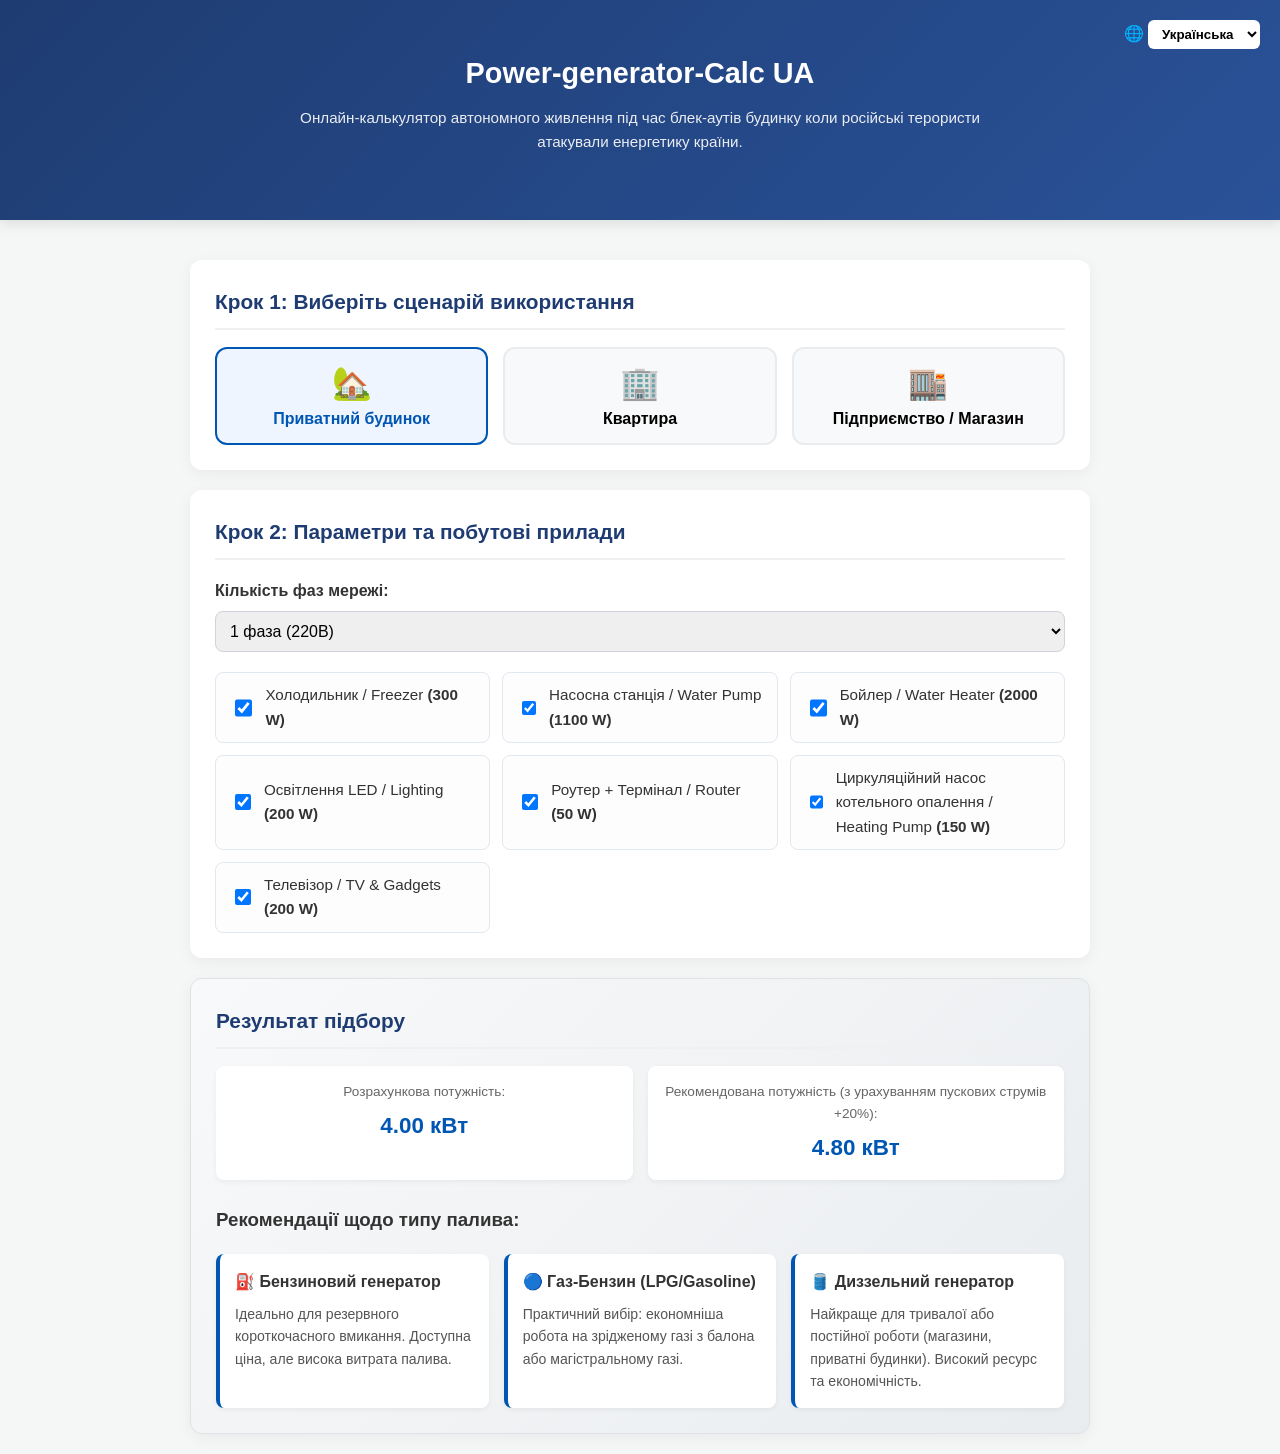
==== index.htm @ 625f0290 "Rename gemini-code-1789114743096.html to index.htm" ====
<!DOCTYPE html>
<html lang="uk">
<head>
    <meta charset="UTF-8">
    <meta name="viewport" content="width=device-width, initial-scale=1.0">
    <title>Power-generator-Calc UA</title>
    <link rel="stylesheet" href="style.css">
</head>
<body>
    <header>
        <div class="container header-content">
            <h1 data-i18n="title">Power-generator-Calc UA</h1>
            <p data-i18n="subtitle">Онлайн-калькулятор автономного живлення під час блек-аутів будинку коли російські терористи атакували енергетику країни.</p>
            
            <div class="lang-selector">
                <label for="languageSelect">🌐 </label>
                <select id="languageSelect">
                    <option value="uk">Українська</option>
                    <option value="en">English</option>
                    <option value="pl">Polski</option>
                    <option value="de">Deutsch</option>
                    <option value="fr">Français</option>
                    <option value="es">Español</option>
                    <option value="it">Italiano</option>
                    <option value="cs">Čeština</option>
                    <option value="sk">Slovenčina</option>
                    <option value="ro">Română</option>
                </select>
            </div>
        </div>
    </header>

    <main class="container">
        <!-- Вибір сценарію -->
        <section class="card">
            <h2 data-i18n="step1">Крок 1: Виберіть сценарій використання</h2>
            <div class="scenario-grid">
                <button class="scenario-btn active" data-scenario="house" onclick="setScenario('house')">
                    <span class="icon">🏡</span>
                    <span data-i18n="sc_house">Приватний будинок</span>
                </button>
                <button class="scenario-btn" data-scenario="apartment" onclick="setScenario('apartment')">
                    <span class="icon">🏢</span>
                    <span data-i18n="sc_apartment">Квартира</span>
                </button>
                <button class="scenario-btn" data-scenario="business" onclick="setScenario('business')">
                    <span class="icon">🏬</span>
                    <span data-i18n="sc_business">Підприємство / Магазин</span>
                </button>
            </div>
        </section>

        <!-- Вибір фаз та приладів -->
        <section class="card">
            <h2 data-i18n="step2">Крок 2: Параметри та побутові прилади</h2>
            
            <div class="form-group">
                <label data-i18n="phases_label">Кількість фаз мережі:</label>
                <select id="phasesSelect">
                    <option value="1">1 фаза (220В)</option>
                    <option value="3">3 фази (380В)</option>
                </select>
            </div>

            <div class="appliances-list" id="appliancesList">
                <!-- Динамічно заповнюється через JS залежно від сценарію -->
            </div>
        </section>

        <!-- Результати та рекомендації -->
        <section class="card results-card" id="resultsSection">
            <h2 data-i18n="step3">Результат підбору</h2>
            
            <div class="result-metrics">
                <div class="metric-box">
                    <span data-i18n="total_power">Розрахункова потужність:</span>
                    <strong id="totalPowerVal">0 кВт</strong>
                </div>
                <div class="metric-box">
                    <span data-i18n="rec_power">Рекомендована потужність (з урахуванням пускових струмів +20%):</span>
                    <strong id="recPowerVal">0 кВт</strong>
                </div>
            </div>

            <h3 data-i18n="fuel_title">Рекомендації щодо типу палива:</h3>
            <div class="fuel-recommendations" id="fuelRecommendations">
                <!-- Картки палива з графічними зображеннями -->
            </div>
        </section>
    </main>

    <script src="script.js"></script>
</body>
</html>
---- style.css ----
:root {
    --primary-color: #0056b3;
    --accent-color: #ffc107;
    --bg-color: #f4f7f6;
    --card-bg: #ffffff;
    --text-color: #333333;
    --border-radius: 12px;
}

body {
    font-family: 'Segoe UI', Tahoma, Geneva, Verdana, sans-serif;
    background-color: var(--bg-color);
    color: var(--text-color);
    margin: 0;
    padding: 0;
    line-height: 1.6;
}

.container {
    max-width: 900px;
    margin: 0 auto;
    padding: 20px;
}

header {
    background: linear-gradient(135deg, #1e3c72, #2a5298);
    color: white;
    padding: 30px 0;
    text-align: center;
    box-shadow: 0 4px 12px rgba(0,0,0,0.1);
    position: relative;
}

.header-content h1 {
    margin: 0 0 10px 0;
    font-size: 1.8rem;
}

.header-content p {
    font-size: 0.95rem;
    opacity: 0.9;
    max-width: 700px;
    margin: 0 auto 15px auto;
    padding: 0 15px;
}

.lang-selector {
    position: absolute;
    top: 20px;
    right: 20px;
}

.lang-selector select {
    padding: 6px 10px;
    border-radius: 6px;
    border: none;
    background: white;
    font-weight: bold;
    cursor: pointer;
}

.card {
    background: var(--card-bg);
    border-radius: var(--border-radius);
    padding: 25px;
    margin-top: 20px;
    box-shadow: 0 4px 15px rgba(0,0,0,0.05);
}

.card h2 {
    margin-top: 0;
    font-size: 1.3rem;
    color: #1e3c72;
    border-bottom: 2px solid #f0f0f0;
    padding-bottom: 10px;
}

.scenario-grid {
    display: grid;
    grid-template-columns: repeat(auto-fit, minmax(220px, 1fr));
    gap: 15px;
    margin-top: 15px;
}

.scenario-btn {
    background: #f8f9fa;
    border: 2px solid #e9ecef;
    border-radius: var(--border-radius);
    padding: 15px;
    font-size: 1rem;
    cursor: pointer;
    transition: all 0.3s ease;
    display: flex;
    flex-direction: column;
    align-items: center;
    gap: 8px;
    font-weight: 600;
}

.scenario-btn .icon {
    font-size: 2rem;
}

.scenario-btn:hover, .scenario-btn.active {
    border-color: var(--primary-color);
    background: #eef5ff;
    color: var(--primary-color);
}

.form-group {
    margin-bottom: 20px;
}

.form-group label {
    display: block;
    margin-bottom: 8px;
    font-weight: 600;
}

.form-group select {
    width: 100%;
    padding: 10px;
    border-radius: 8px;
    border: 1px solid #ced4da;
    font-size: 1rem;
}

.appliances-list {
    display: grid;
    grid-template-columns: repeat(auto-fit, minmax(260px, 1fr));
    gap: 12px;
}

.appliance-item {
    display: flex;
    align-items: center;
    justify-content: space-between;
    background: #fdfdfd;
    border: 1px solid #e2e8f0;
    padding: 10px 15px;
    border-radius: 8px;
}

.appliance-item label {
    display: flex;
    align-items: center;
    gap: 10px;
    cursor: pointer;
    font-size: 0.95rem;
    margin: 0;
}

.appliance-item input[type="checkbox"] {
    width: 18px;
    height: 18px;
    cursor: pointer;
}

.results-card {
    background: linear-gradient(135deg, #f8f9fa, #e9ecef);
    border: 1px solid #dee2e6;
}

.result-metrics {
    display: grid;
    grid-template-columns: 1fr 1fr;
    gap: 15px;
    margin-bottom: 25px;
}

@media(max-width: 600px) {
    .result-metrics {
        grid-template-columns: 1fr;
    }
    .lang-selector {
        position: static;
        margin-top: 15px;
    }
}

.metric-box {
    background: white;
    padding: 15px;
    border-radius: 8px;
    box-shadow: 0 2px 5px rgba(0,0,0,0.05);
    text-align: center;
}

.metric-box span {
    display: block;
    font-size: 0.85rem;
    color: #666;
    margin-bottom: 5px;
}

.metric-box strong {
    font-size: 1.4rem;
    color: var(--primary-color);
}

.fuel-recommendations {
    display: grid;
    grid-template-columns: repeat(auto-fit, minmax(250px, 1fr));
    gap: 15px;
    margin-top: 15px;
}

.fuel-card {
    background: white;
    border-radius: 8px;
    padding: 15px;
    box-shadow: 0 2px 5px rgba(0,0,0,0.05);
    border-left: 4px solid var(--primary-color);
}

.fuel-card h4 {
    margin: 0 0 8px 0;
    display: flex;
    align-items: center;
    gap: 8px;
}

.fuel-card p {
    margin: 0;
    font-size: 0.88rem;
    color: #555;
}
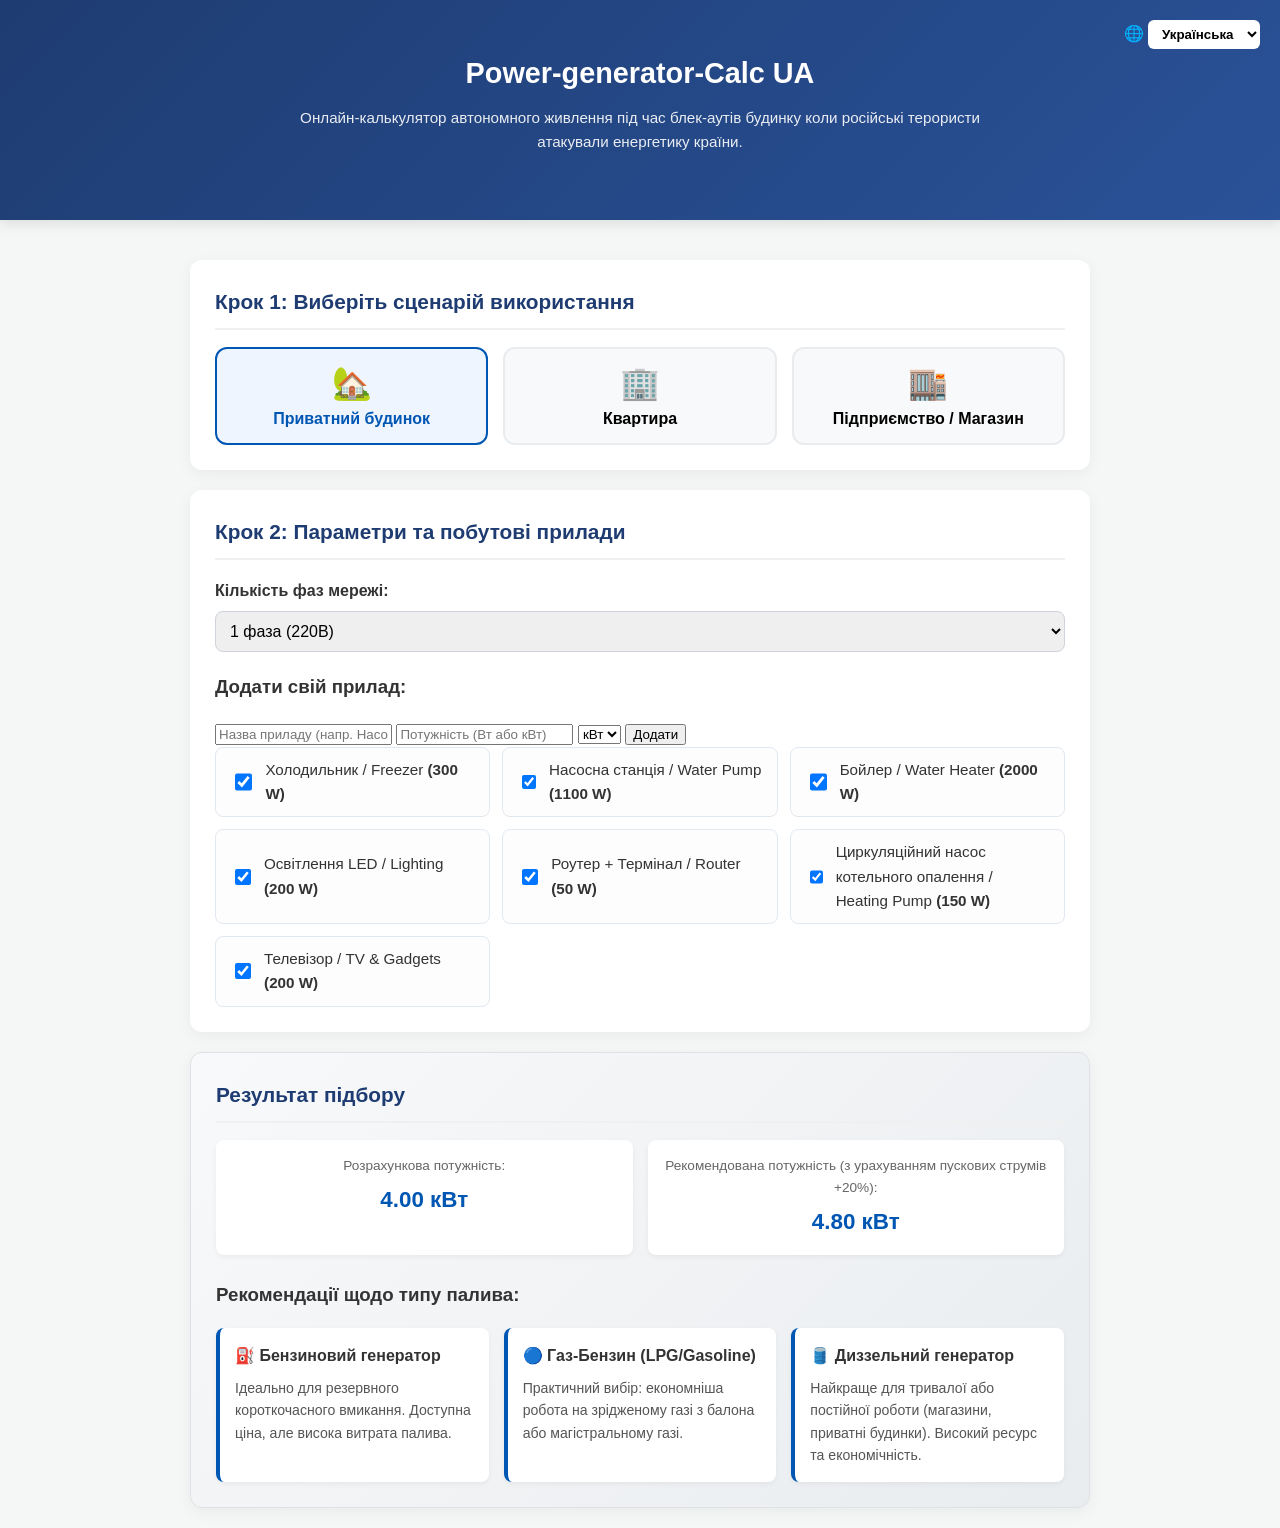
==== commit 84308ad9: "Update index.htm" ====
--- a/index.htm
+++ b/index.htm
@@ -31,7 +31,7 @@
     </header>
 
     <main class="container">
-        <!-- Вибір сценарію -->
+        <!-- Крок 1: Сценарії -->
         <section class="card">
             <h2 data-i18n="step1">Крок 1: Виберіть сценарій використання</h2>
             <div class="scenario-grid">
@@ -50,7 +50,7 @@
             </div>
         </section>
 
-        <!-- Вибір фаз та приладів -->
+        <!-- Крок 2: Прилади та додавання нових -->
         <section class="card">
             <h2 data-i18n="step2">Крок 2: Параметри та побутові прилади</h2>
             
@@ -62,12 +62,24 @@
                 </select>
             </div>
 
-            <div class="appliances-list" id="appliancesList">
-                <!-- Динамічно заповнюється через JS залежно від сценарію -->
+            <!-- Форма для додавання власного приладу -->
+            <div class="add-appliance-box">
+                <h3 data-i18n="add_custom_title">Додати свій прилад:</h3>
+                <div class="add-row">
+                    <input type="text" id="customName" placeholder="Назва приладу (напр. Насос)" data-i18n-placeholder="placeholder_name">
+                    <input type="number" id="customPower" placeholder="Потужність (Вт або кВт)" step="0.01" min="0" data-i18n-placeholder="placeholder_power">
+                    <select id="powerUnit">
+                        <option value="kW">кВт</option>
+                        <option value="W">Вт</option>
+                    </select>
+                    <button type="button" class="btn-add" onclick="addCustomAppliance()" data-i18n="btn_add">Додати</button>
+                </div>
             </div>
+
+            <div class="appliances-list" id="appliancesList"></div>
         </section>
 
-        <!-- Результати та рекомендації -->
+        <!-- Крок 3: Результати -->
         <section class="card results-card" id="resultsSection">
             <h2 data-i18n="step3">Результат підбору</h2>
             
@@ -83,9 +95,7 @@
             </div>
 
             <h3 data-i18n="fuel_title">Рекомендації щодо типу палива:</h3>
-            <div class="fuel-recommendations" id="fuelRecommendations">
-                <!-- Картки палива з графічними зображеннями -->
-            </div>
+            <div class="fuel-recommendations" id="fuelRecommendations"></div>
         </section>
     </main>
 
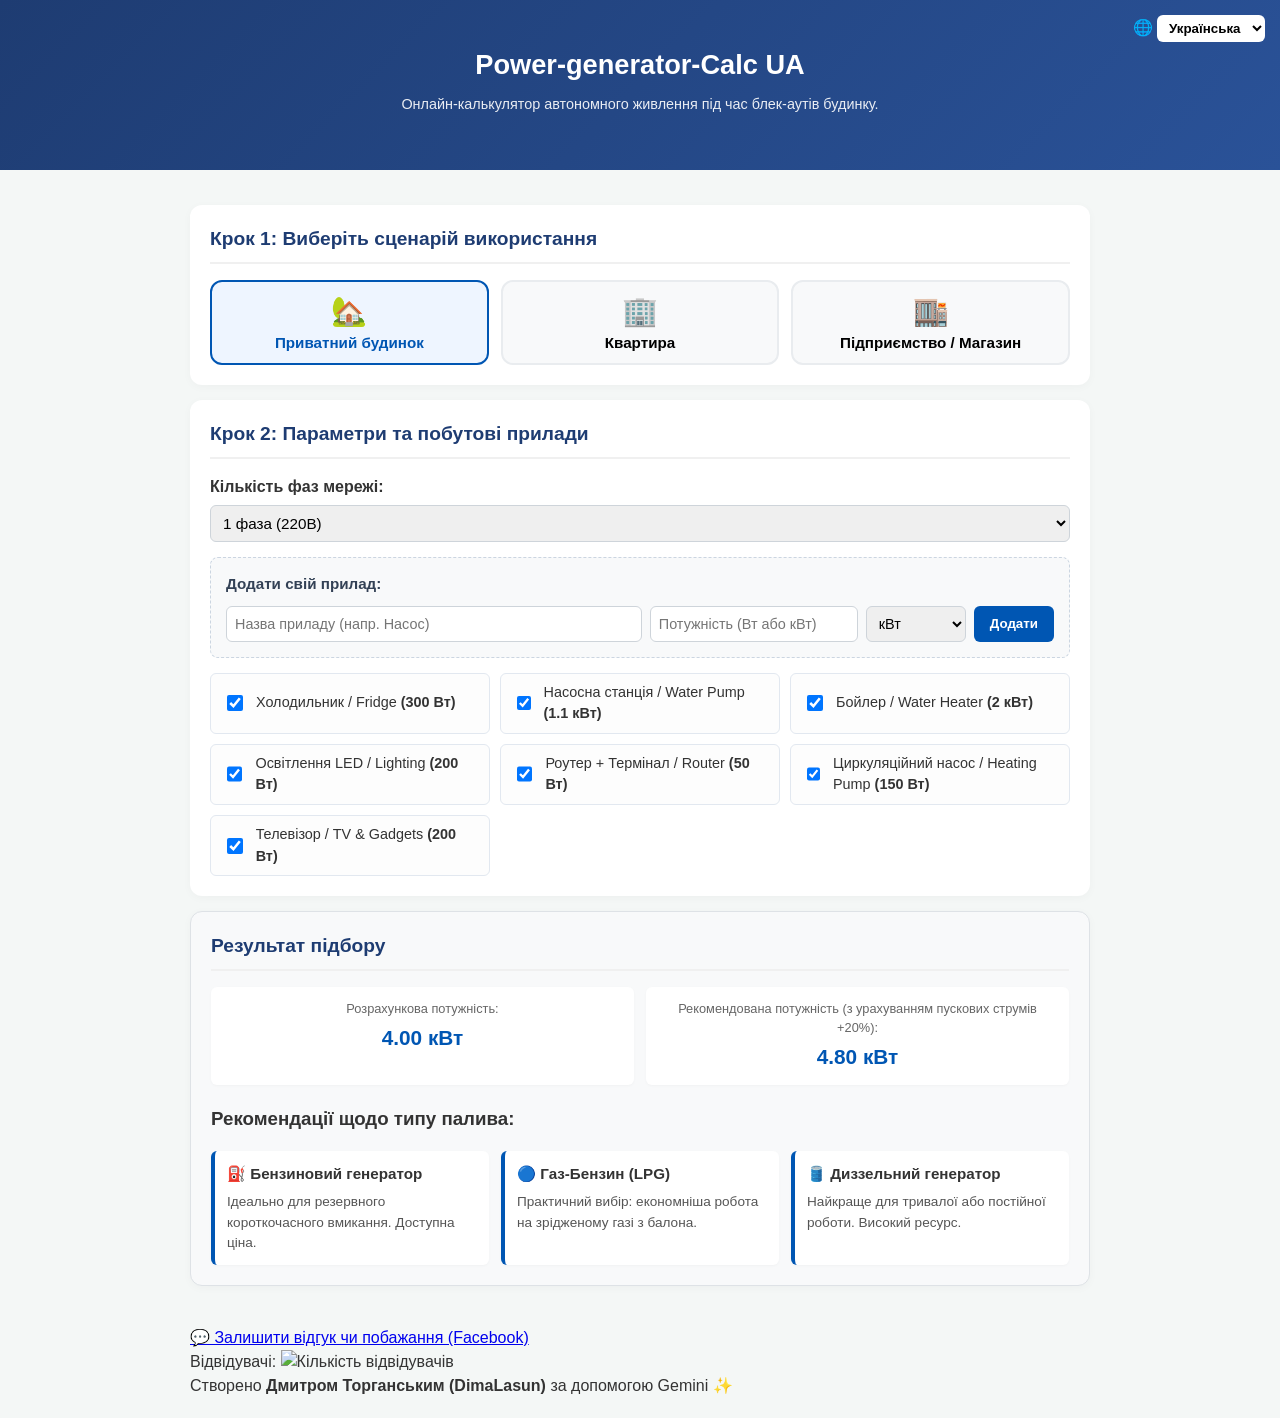
==== commit 07b53eb1: "Update index.htm" ====
--- a/index.htm
+++ b/index.htm
@@ -10,7 +10,7 @@
     <header>
         <div class="container header-content">
             <h1 data-i18n="title">Power-generator-Calc UA</h1>
-            <p data-i18n="subtitle">Онлайн-калькулятор автономного живлення під час блек-аутів будинку коли російські терористи атакували енергетику країни.</p>
+            <p data-i18n="subtitle">Онлайн-калькулятор автономного живлення під час блек-аутів будинку.</p>
             
             <div class="lang-selector">
                 <label for="languageSelect">🌐 </label>
@@ -99,6 +99,29 @@
         </section>
     </main>
 
+    <!-- Підвал сайту (Footer) -->
+    <footer class="site-footer">
+        <div class="container footer-content">
+            <!-- Кнопка Facebook (замініть посилання на своє) -->
+            <div class="footer-links">
+                <a href="https://www.facebook.com/" target="_blank" class="feedback-link">
+                    <span data-i18n="feedback">💬 Залишити відгук чи побажання (Facebook)</span>
+                </a>
+            </div>
+
+            <!-- Лічильник відвідувачів -->
+            <div class="visitor-counter">
+                <span data-i18n="visitors">Відвідувачі:</span>
+                <img src="https://hits.seeyoufarm.com/api/count/incr/badge.svg?url=https%3A%2F%2Fdimon-qrz.github.io&count_bg=%230056b3&title_bg=%23555555&icon=&icon_color=%23E7E7E7&title=hits&edge_flat=false" alt="Кількість відвідувачів">
+            </div>
+
+            <!-- Інформація про автора -->
+            <div class="author-info">
+                <span data-i18n="created_by">Створено</span> <strong>Дмитром Торганським (DimaLasun)</strong> <span data-i18n="with_help">за допомогою Gemini</span> ✨
+            </div>
+        </div>
+    </footer>
+
     <script src="script.js"></script>
 </body>
 </html>
--- a/style.css
+++ b/style.css
@@ -1,6 +1,5 @@
 :root {
     --primary-color: #0056b3;
-    --accent-color: #ffc107;
     --bg-color: #f4f7f6;
     --card-bg: #ffffff;
     --text-color: #333333;
@@ -8,12 +7,12 @@
 }
 
 body {
-    font-family: 'Segoe UI', Tahoma, Geneva, Verdana, sans-serif;
+    font-family: -apple-system, BlinkMacSystemFont, 'Segoe UI', Roboto, Helvetica, Arial, sans-serif;
     background-color: var(--bg-color);
     color: var(--text-color);
     margin: 0;
     padding: 0;
-    line-height: 1.6;
+    line-height: 1.5;
 }
 
 .container {
@@ -25,33 +24,32 @@
 header {
     background: linear-gradient(135deg, #1e3c72, #2a5298);
     color: white;
-    padding: 30px 0;
+    padding: 25px 0;
     text-align: center;
-    box-shadow: 0 4px 12px rgba(0,0,0,0.1);
     position: relative;
 }
 
 .header-content h1 {
-    margin: 0 0 10px 0;
-    font-size: 1.8rem;
+    margin: 0 0 8px 0;
+    font-size: 1.7rem;
 }
 
 .header-content p {
-    font-size: 0.95rem;
+    font-size: 0.9rem;
     opacity: 0.9;
     max-width: 700px;
-    margin: 0 auto 15px auto;
+    margin: 0 auto 10px auto;
     padding: 0 15px;
 }
 
 .lang-selector {
     position: absolute;
-    top: 20px;
-    right: 20px;
+    top: 15px;
+    right: 15px;
 }
 
 .lang-selector select {
-    padding: 6px 10px;
+    padding: 5px 8px;
     border-radius: 6px;
     border: none;
     background: white;
@@ -62,43 +60,42 @@
 .card {
     background: var(--card-bg);
     border-radius: var(--border-radius);
-    padding: 25px;
-    margin-top: 20px;
-    box-shadow: 0 4px 15px rgba(0,0,0,0.05);
+    padding: 20px;
+    margin-top: 15px;
+    box-shadow: 0 2px 10px rgba(0,0,0,0.03);
 }
 
 .card h2 {
     margin-top: 0;
-    font-size: 1.3rem;
+    font-size: 1.2rem;
     color: #1e3c72;
     border-bottom: 2px solid #f0f0f0;
-    padding-bottom: 10px;
+    padding-bottom: 8px;
 }
 
 .scenario-grid {
     display: grid;
-    grid-template-columns: repeat(auto-fit, minmax(220px, 1fr));
-    gap: 15px;
-    margin-top: 15px;
+    grid-template-columns: repeat(auto-fit, minmax(200px, 1fr));
+    gap: 12px;
+    margin-top: 12px;
 }
 
 .scenario-btn {
     background: #f8f9fa;
     border: 2px solid #e9ecef;
     border-radius: var(--border-radius);
-    padding: 15px;
-    font-size: 1rem;
-    cursor: pointer;
-    transition: all 0.3s ease;
+    padding: 12px;
+    font-size: 0.95rem;
+    cursor: pointer;
     display: flex;
     flex-direction: column;
     align-items: center;
-    gap: 8px;
+    gap: 6px;
     font-weight: 600;
 }
 
 .scenario-btn .icon {
-    font-size: 2rem;
+    font-size: 1.8rem;
 }
 
 .scenario-btn:hover, .scenario-btn.active {
@@ -108,27 +105,76 @@
 }
 
 .form-group {
-    margin-bottom: 20px;
+    margin-bottom: 15px;
 }
 
 .form-group label {
     display: block;
-    margin-bottom: 8px;
+    margin-bottom: 6px;
     font-weight: 600;
 }
 
 .form-group select {
     width: 100%;
-    padding: 10px;
+    padding: 8px;
+    border-radius: 6px;
+    border: 1px solid #ced4da;
+    font-size: 0.95rem;
+}
+
+/* Блок додавання власних приладів */
+.add-appliance-box {
+    background: #f8f9fa;
+    padding: 15px;
     border-radius: 8px;
+    border: 1px dashed #cbd5e1;
+    margin-bottom: 15px;
+}
+
+.add-appliance-box h3 {
+    margin: 0 0 10px 0;
+    font-size: 0.95rem;
+    color: #334155;
+}
+
+.add-row {
+    display: grid;
+    grid-template-columns: 2fr 1fr 100px auto;
+    gap: 8px;
+}
+
+@media(max-width: 650px) {
+    .add-row {
+        grid-template-columns: 1fr;
+    }
+}
+
+.add-row input, .add-row select {
+    padding: 8px;
+    border-radius: 6px;
     border: 1px solid #ced4da;
-    font-size: 1rem;
+    font-size: 0.9rem;
+}
+
+.btn-add {
+    background: var(--primary-color);
+    color: white;
+    border: none;
+    padding: 8px 16px;
+    border-radius: 6px;
+    font-weight: bold;
+    cursor: pointer;
+    transition: background 0.2s;
+}
+
+.btn-add:hover {
+    background: #004085;
 }
 
 .appliances-list {
     display: grid;
-    grid-template-columns: repeat(auto-fit, minmax(260px, 1fr));
-    gap: 12px;
+    grid-template-columns: repeat(auto-fit, minmax(250px, 1fr));
+    gap: 10px;
 }
 
 .appliance-item {
@@ -137,8 +183,8 @@
     justify-content: space-between;
     background: #fdfdfd;
     border: 1px solid #e2e8f0;
-    padding: 10px 15px;
-    border-radius: 8px;
+    padding: 8px 12px;
+    border-radius: 6px;
 }
 
 .appliance-item label {
@@ -146,26 +192,41 @@
     align-items: center;
     gap: 10px;
     cursor: pointer;
-    font-size: 0.95rem;
+    font-size: 0.9rem;
     margin: 0;
+    flex-grow: 1;
 }
 
 .appliance-item input[type="checkbox"] {
-    width: 18px;
-    height: 18px;
-    cursor: pointer;
+    width: 16px;
+    height: 16px;
+    cursor: pointer;
+}
+
+.btn-delete {
+    background: none;
+    border: none;
+    color: #e53e3e;
+    cursor: pointer;
+    font-size: 1.1rem;
+    padding: 2px 6px;
+    border-radius: 4px;
+}
+
+.btn-delete:hover {
+    background: #fff5f5;
 }
 
 .results-card {
-    background: linear-gradient(135deg, #f8f9fa, #e9ecef);
+    background: #f8f9fa;
     border: 1px solid #dee2e6;
 }
 
 .result-metrics {
     display: grid;
     grid-template-columns: 1fr 1fr;
-    gap: 15px;
-    margin-bottom: 25px;
+    gap: 12px;
+    margin-bottom: 20px;
 }
 
 @media(max-width: 600px) {
@@ -174,54 +235,52 @@
     }
     .lang-selector {
         position: static;
-        margin-top: 15px;
+        margin-top: 10px;
     }
 }
 
 .metric-box {
     background: white;
-    padding: 15px;
-    border-radius: 8px;
-    box-shadow: 0 2px 5px rgba(0,0,0,0.05);
+    padding: 12px;
+    border-radius: 6px;
+    box-shadow: 0 1px 3px rgba(0,0,0,0.03);
     text-align: center;
 }
 
 .metric-box span {
     display: block;
-    font-size: 0.85rem;
+    font-size: 0.8rem;
     color: #666;
-    margin-bottom: 5px;
+    margin-bottom: 4px;
 }
 
 .metric-box strong {
-    font-size: 1.4rem;
+    font-size: 1.3rem;
     color: var(--primary-color);
 }
 
 .fuel-recommendations {
     display: grid;
-    grid-template-columns: repeat(auto-fit, minmax(250px, 1fr));
-    gap: 15px;
-    margin-top: 15px;
+    grid-template-columns: repeat(auto-fit, minmax(240px, 1fr));
+    gap: 12px;
+    margin-top: 12px;
 }
 
 .fuel-card {
     background: white;
-    border-radius: 8px;
-    padding: 15px;
-    box-shadow: 0 2px 5px rgba(0,0,0,0.05);
+    border-radius: 6px;
+    padding: 12px;
+    box-shadow: 0 1px 3px rgba(0,0,0,0.03);
     border-left: 4px solid var(--primary-color);
 }
 
 .fuel-card h4 {
-    margin: 0 0 8px 0;
-    display: flex;
-    align-items: center;
-    gap: 8px;
+    margin: 0 0 6px 0;
+    font-size: 0.95rem;
 }
 
 .fuel-card p {
     margin: 0;
-    font-size: 0.88rem;
+    font-size: 0.85rem;
     color: #555;
 }
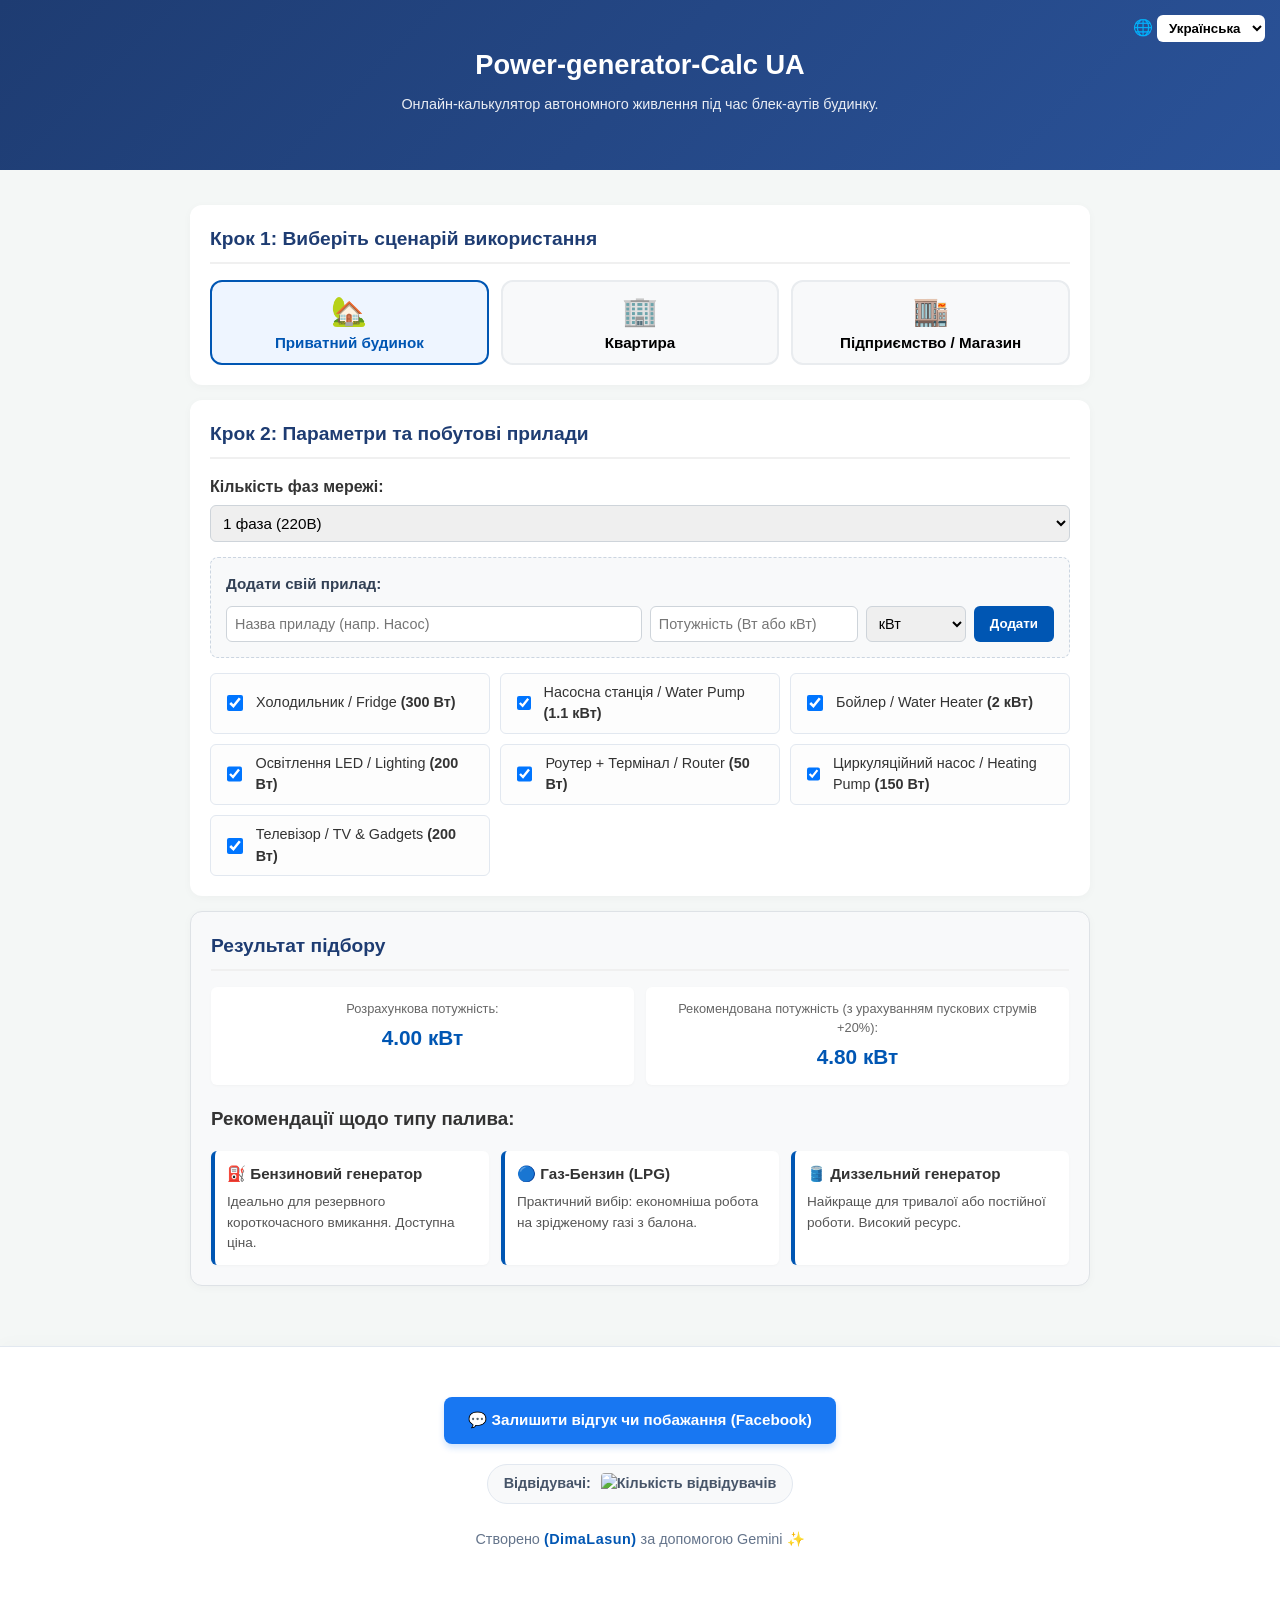
==== commit 81774bf8: "Update index.htm" ====
--- a/index.htm
+++ b/index.htm
@@ -104,7 +104,7 @@
         <div class="container footer-content">
             <!-- Кнопка Facebook (замініть посилання на своє) -->
             <div class="footer-links">
-                <a href="https://www.facebook.com/" target="_blank" class="feedback-link">
+                <a href="https://www.facebook.com/groups/3145673675685047" target="_blank" class="feedback-link">
                     <span data-i18n="feedback">💬 Залишити відгук чи побажання (Facebook)</span>
                 </a>
             </div>
@@ -117,7 +117,7 @@
 
             <!-- Інформація про автора -->
             <div class="author-info">
-                <span data-i18n="created_by">Створено</span> <strong>Дмитром Торганським (DimaLasun)</strong> <span data-i18n="with_help">за допомогою Gemini</span> ✨
+                <span data-i18n="created_by">Створено</span> <strong> (DimaLasun)</strong> <span data-i18n="with_help">за допомогою Gemini</span> ✨
             </div>
         </div>
     </footer>
--- a/style.css
+++ b/style.css
@@ -284,3 +284,70 @@
     font-size: 0.85rem;
     color: #555;
 }
+
+/* Стилі для підвалу (Footer) */
+.site-footer {
+    background-color: #ffffff;
+    border-top: 1px solid #e2e8f0;
+    margin-top: 40px;
+    padding: 30px 0;
+    text-align: center;
+    color: #475569;
+    box-shadow: 0 -4px 15px rgba(0,0,0,0.02);
+}
+
+.footer-content {
+    display: flex;
+    flex-direction: column;
+    align-items: center;
+    gap: 20px;
+}
+
+.feedback-link {
+    display: inline-flex;
+    align-items: center;
+    justify-content: center;
+    background-color: #1877F2;
+    color: #ffffff;
+    padding: 12px 24px;
+    border-radius: 8px;
+    text-decoration: none;
+    font-weight: 600;
+    font-size: 0.95rem;
+    transition: background-color 0.3s, transform 0.2s;
+    box-shadow: 0 4px 6px rgba(24, 119, 242, 0.2);
+}
+
+.feedback-link:hover {
+    background-color: #166fe5;
+    transform: translateY(-2px);
+    color: #ffffff;
+}
+
+.visitor-counter {
+    display: flex;
+    align-items: center;
+    gap: 10px;
+    font-size: 0.9rem;
+    font-weight: 600;
+    background: #f8f9fa;
+    padding: 8px 16px;
+    border-radius: 20px;
+    border: 1px solid #e2e8f0;
+}
+
+.visitor-counter img {
+    border-radius: 4px;
+}
+
+.author-info {
+    font-size: 0.9rem;
+    color: #64748b;
+    margin-top: 5px;
+}
+
+.author-info strong {
+    color: var(--primary-color);
+    font-weight: 700;
+    letter-spacing: 0.5px;
+}
